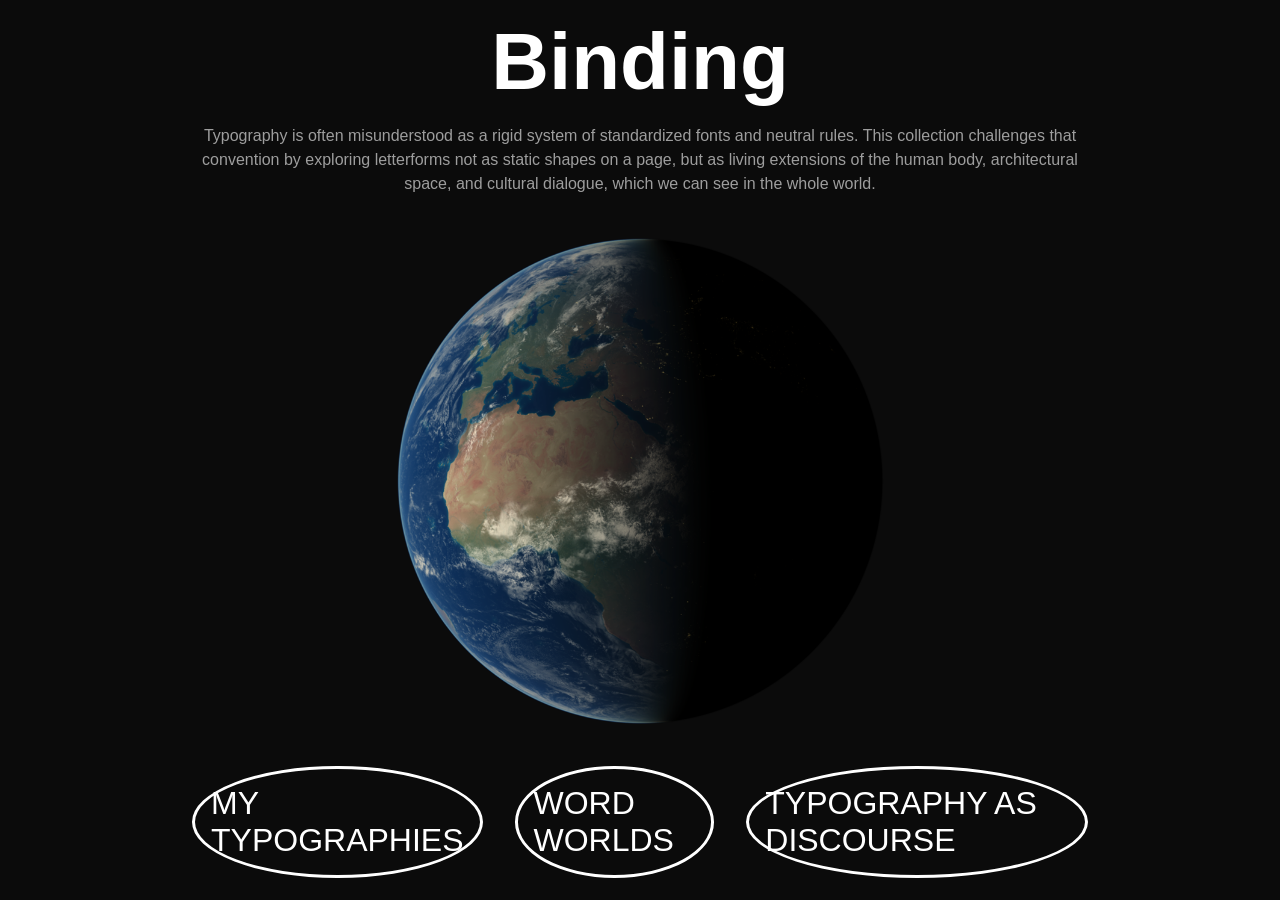
==== index.html @ b133ba56 "media @ in common css" ====
<html>
	<head>
		<meta name="viewport" content="width=device-width, initial-scale=1">
		<title>Binding</title>
		<style>
			@import 'styles/reset.css' layer(reset);
			@import 'styles/common.css' layer(common);
		</style>
	</head>
	<body>
		<h1>Binding</h1>
		<p class="explanation">Typography is often misunderstood as a rigid system of standardized fonts and neutral rules. This collection challenges that convention by exploring letterforms not as static shapes on a page, but as living extensions of the human body, architectural space, and cultural dialogue, which we can see in the whole world.</p>
		<figure>
			<img src="Earth-Photo.png" alt="Earth image">
		</figure>
		<nav>
			<ol>
				<li><a href="../my-typographies/"> MY TYPOGRAPHIES</a></li>
				<li><a href="word-worlds/"> WORD WORLDS</a></li>
				<li><a href="discourse/"> TYPOGRAPHY AS DISCOURSE</a></li>
			</ol>
		</nav>
	</body>
</html>
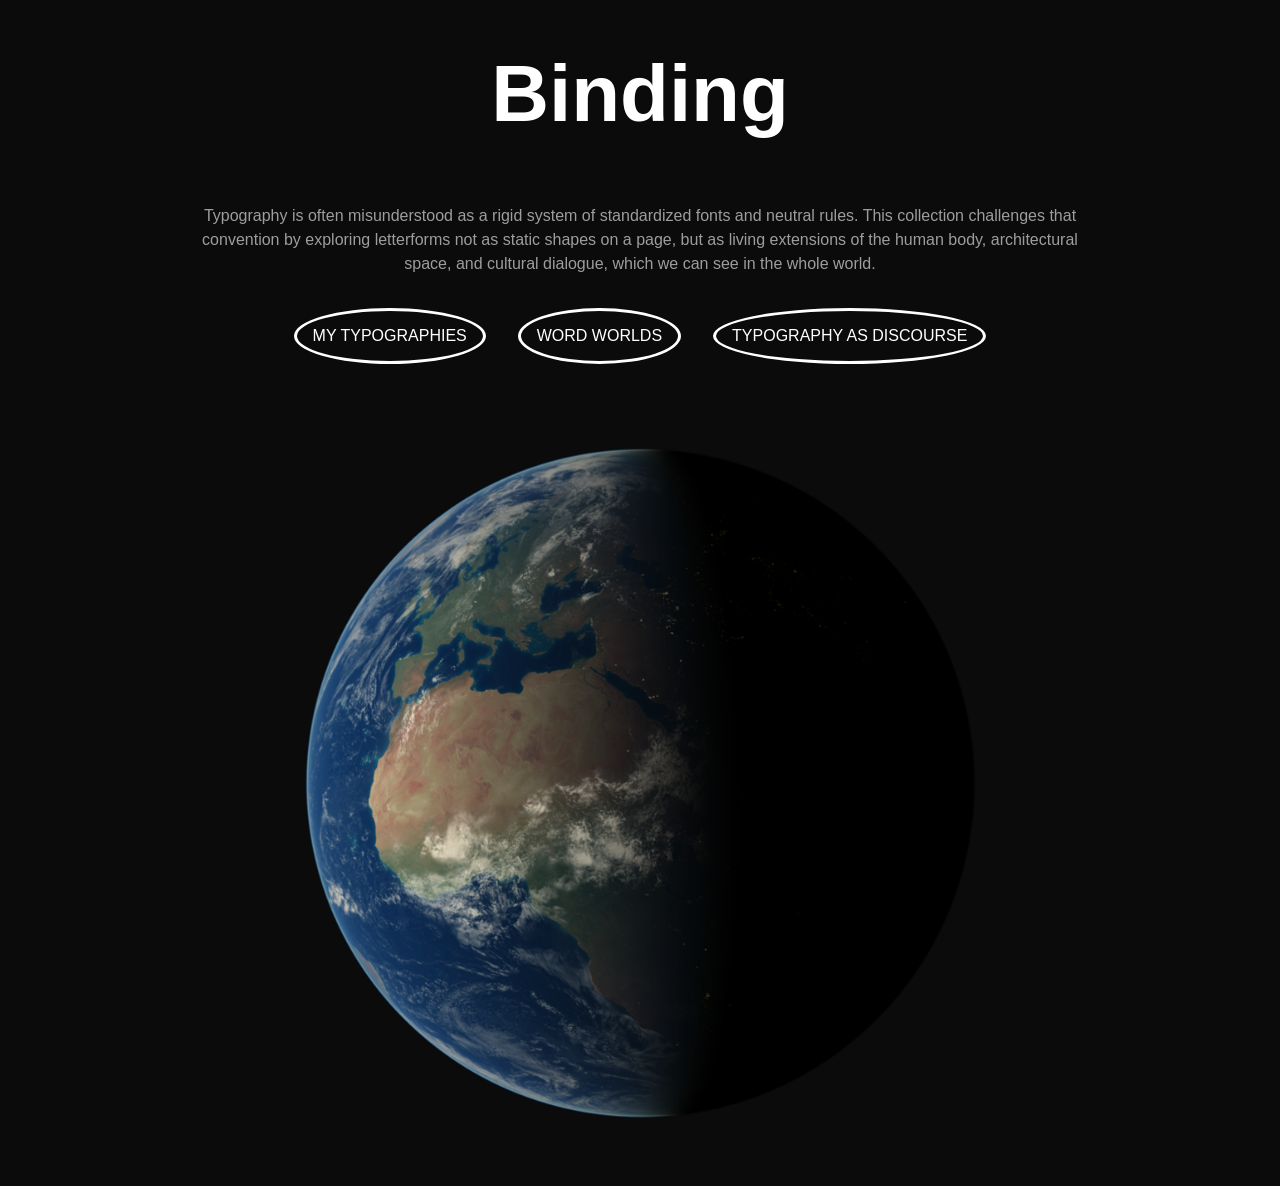
==== commit faf311bd: "landingpage" ====
--- a/index.html
+++ b/index.html
@@ -10,9 +10,6 @@
 	<body>
 		<h1>Binding</h1>
 		<p class="explanation">Typography is often misunderstood as a rigid system of standardized fonts and neutral rules. This collection challenges that convention by exploring letterforms not as static shapes on a page, but as living extensions of the human body, architectural space, and cultural dialogue, which we can see in the whole world.</p>
-		<figure>
-			<img src="Earth-Photo.png" alt="Earth image">
-		</figure>
 		<nav>
 			<ol>
 				<li><a href="../my-typographies/"> MY TYPOGRAPHIES</a></li>
@@ -20,5 +17,8 @@
 				<li><a href="discourse/"> TYPOGRAPHY AS DISCOURSE</a></li>
 			</ol>
 		</nav>
+		<figure>
+			<img src="Earth-Photo.png" alt="Earth image">
+		</figure>
 	</body>
 </html>
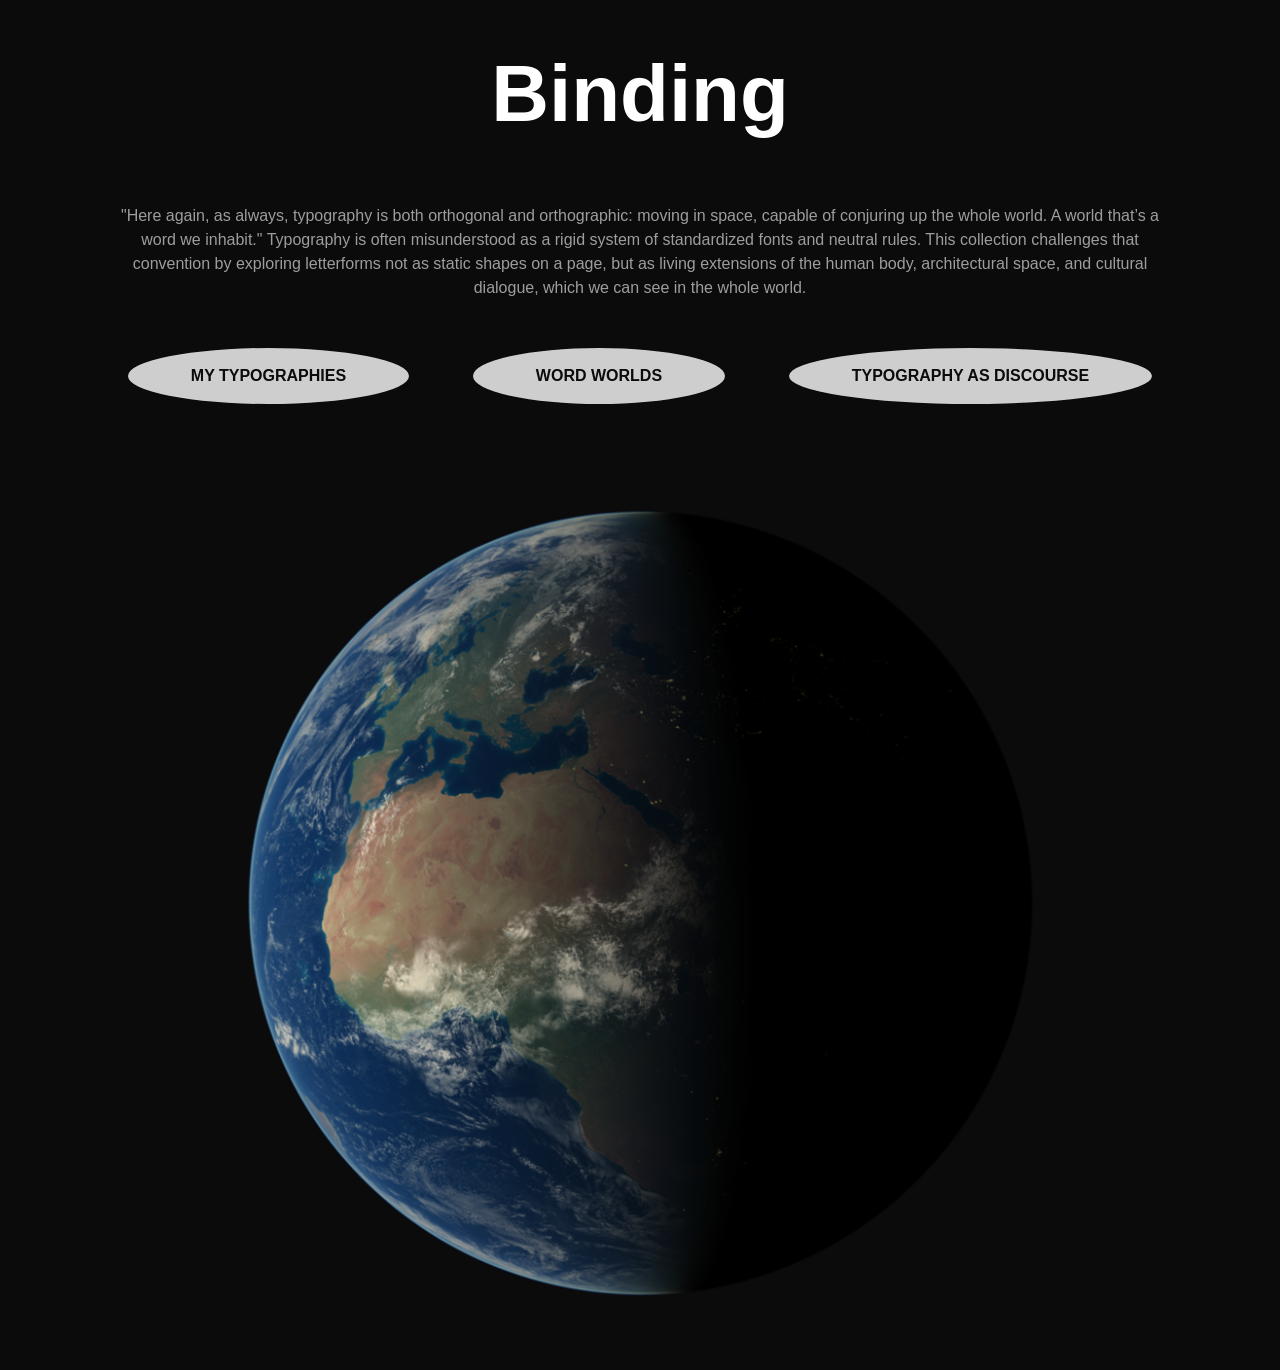
==== commit fbed590e: "add grid in second one" ====
--- a/index.html
+++ b/index.html
@@ -9,7 +9,7 @@
 	</head>
 	<body>
 		<h1>Binding</h1>
-		<p class="explanation">Typography is often misunderstood as a rigid system of standardized fonts and neutral rules. This collection challenges that convention by exploring letterforms not as static shapes on a page, but as living extensions of the human body, architectural space, and cultural dialogue, which we can see in the whole world.</p>
+		<p class="explanation">"Here again, as always, typography is both orthogonal and orthographic: moving in space, capable of conjuring up the whole world. A world that’s a word we inhabit." Typography is often misunderstood as a rigid system of standardized fonts and neutral rules. This collection challenges that convention by exploring letterforms not as static shapes on a page, but as living extensions of the human body, architectural space, and cultural dialogue, which we can see in the whole world.</p>
 		<nav>
 			<ol>
 				<li><a href="../my-typographies/"> MY TYPOGRAPHIES</a></li>
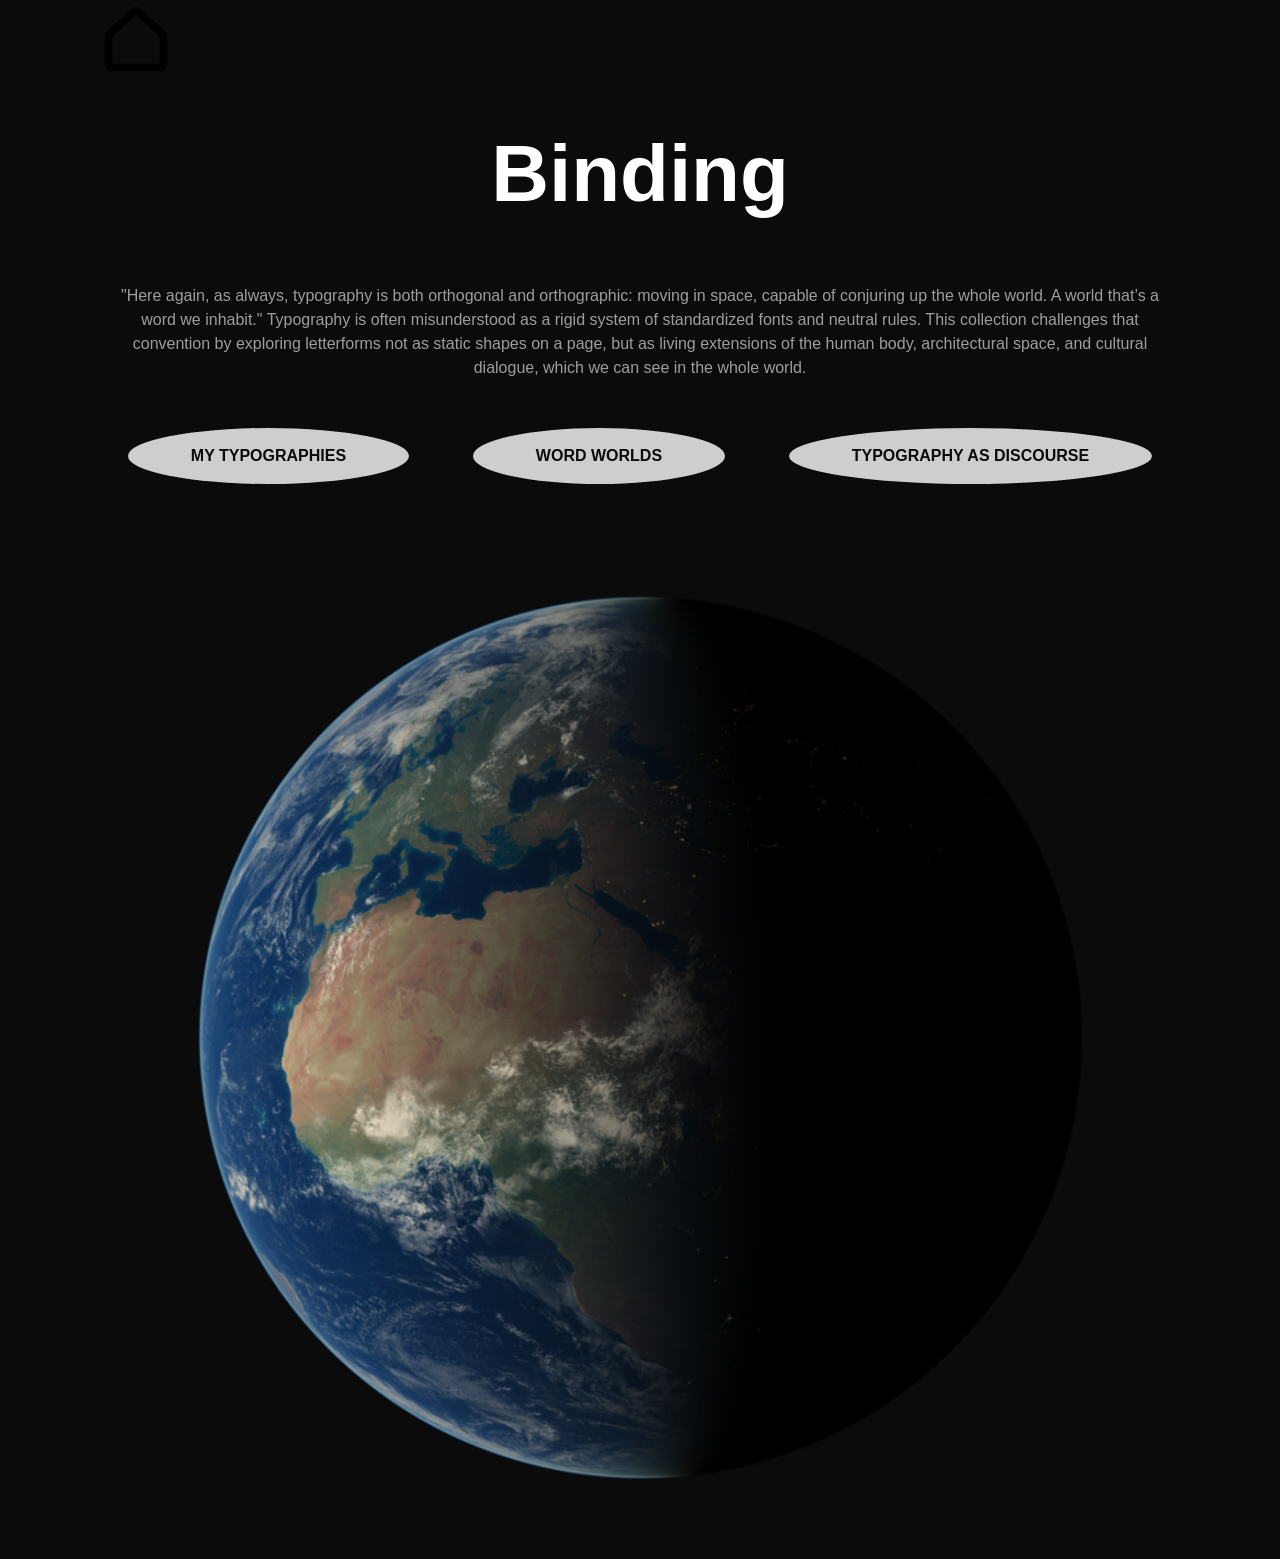
==== commit fd8d723a: "add svg" ====
--- a/index.html
+++ b/index.html
@@ -8,6 +8,11 @@
 		</style>
 	</head>
 	<body>
+		<a href="../">
+		<svg fill="#ffffff" width="80px" height="80px" viewBox="0 0 256 256" id="Flat" xmlns="http://www.w3.org/2000/svg">
+  		<path d="M208,228H48a20.02244,20.02244,0,0,1-20-20V115.53857a20.039,20.039,0,0,1,6.5459-14.79834L114.53906,28.0061a19.92293,19.92293,0,0,1,26.90918-.00146l80.00586,72.73559.00293.0022A20.04356,20.04356,0,0,1,228,115.53882V208A20.02244,20.02244,0,0,1,208,228ZM52,204H204V117.30786L127.99414,48.20972,52,117.30786Z"/>
+		</svg>
+		</a>
 		<h1>Binding</h1>
 		<p class="explanation">"Here again, as always, typography is both orthogonal and orthographic: moving in space, capable of conjuring up the whole world. A world that’s a word we inhabit." Typography is often misunderstood as a rigid system of standardized fonts and neutral rules. This collection challenges that convention by exploring letterforms not as static shapes on a page, but as living extensions of the human body, architectural space, and cultural dialogue, which we can see in the whole world.</p>
 		<nav>
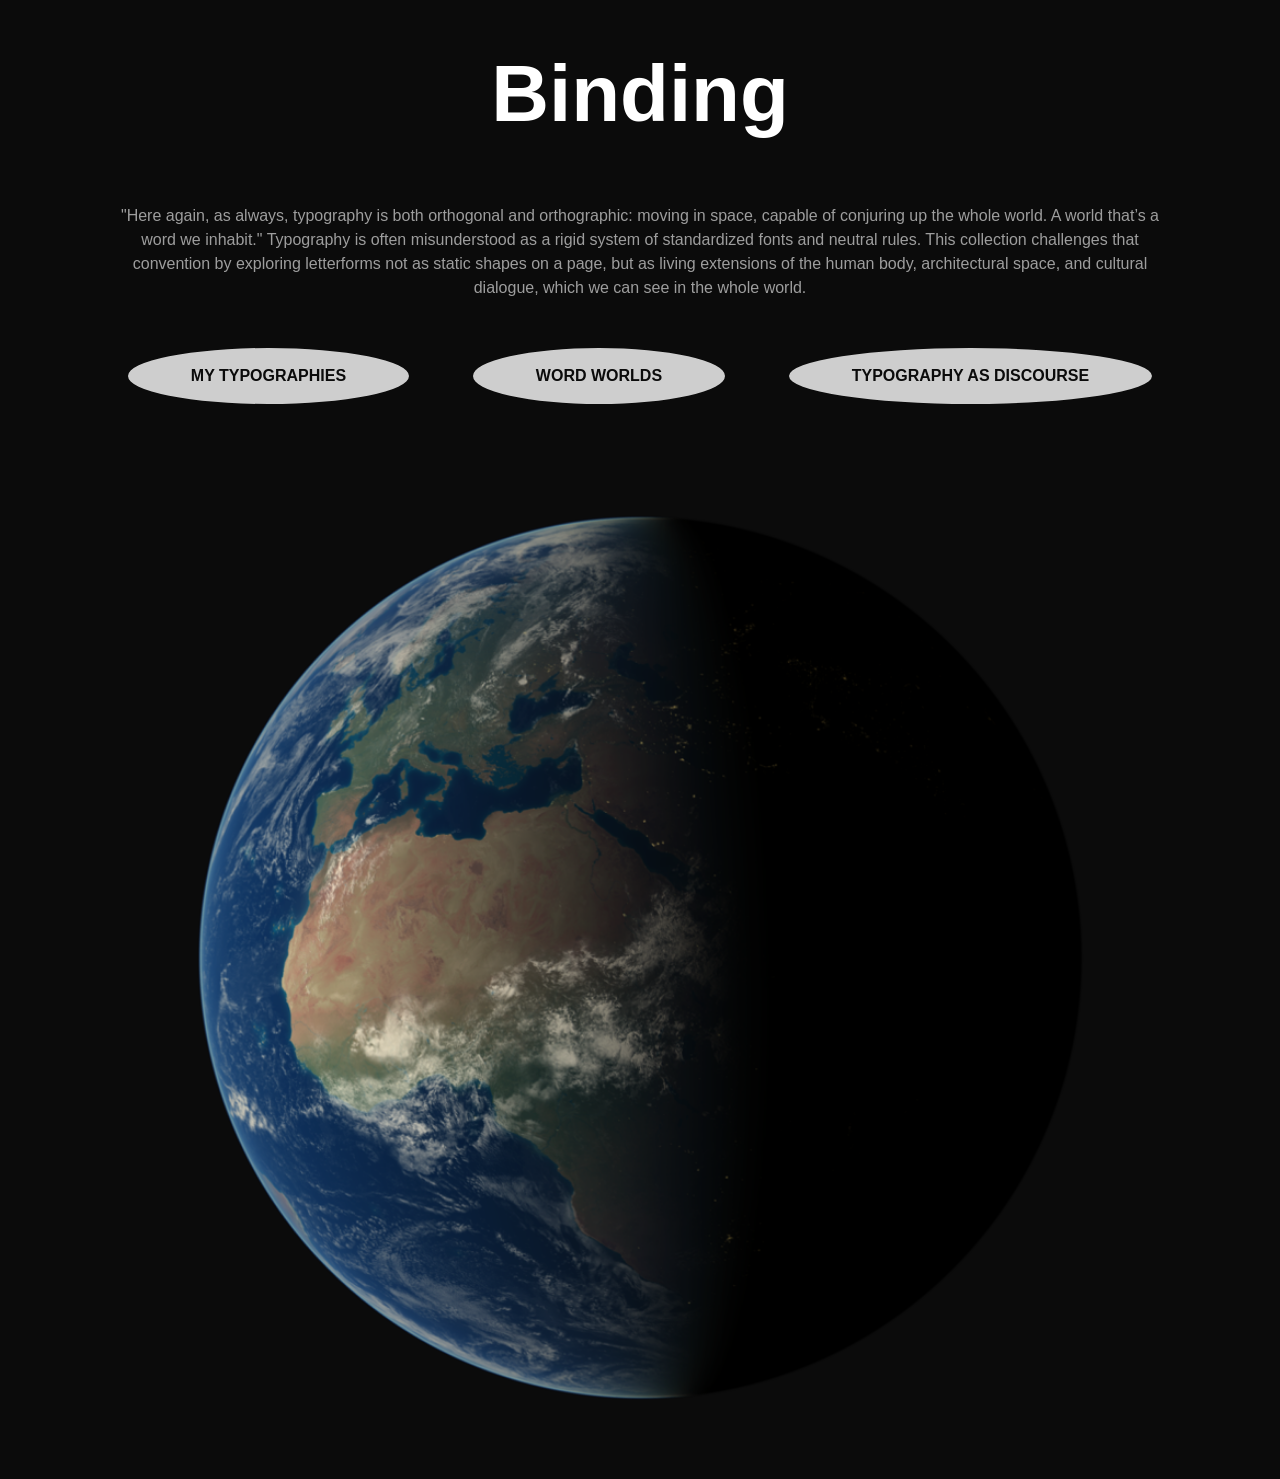
==== commit 06c11263: "erase svg" ====
--- a/index.html
+++ b/index.html
@@ -8,16 +8,12 @@
 		</style>
 	</head>
 	<body>
-		<a href="../">
-		<svg fill="#ffffff" width="80px" height="80px" viewBox="0 0 256 256" id="Flat" xmlns="http://www.w3.org/2000/svg">
-  		<path d="M208,228H48a20.02244,20.02244,0,0,1-20-20V115.53857a20.039,20.039,0,0,1,6.5459-14.79834L114.53906,28.0061a19.92293,19.92293,0,0,1,26.90918-.00146l80.00586,72.73559.00293.0022A20.04356,20.04356,0,0,1,228,115.53882V208A20.02244,20.02244,0,0,1,208,228ZM52,204H204V117.30786L127.99414,48.20972,52,117.30786Z"/>
-		</svg>
-		</a>
+		
 		<h1>Binding</h1>
 		<p class="explanation">"Here again, as always, typography is both orthogonal and orthographic: moving in space, capable of conjuring up the whole world. A world that’s a word we inhabit." Typography is often misunderstood as a rigid system of standardized fonts and neutral rules. This collection challenges that convention by exploring letterforms not as static shapes on a page, but as living extensions of the human body, architectural space, and cultural dialogue, which we can see in the whole world.</p>
 		<nav>
 			<ol>
-				<li><a href="../my-typographies/"> MY TYPOGRAPHIES</a></li>
+				<li><a href="my-typographies/"> MY TYPOGRAPHIES</a></li>
 				<li><a href="word-worlds/"> WORD WORLDS</a></li>
 				<li><a href="discourse/"> TYPOGRAPHY AS DISCOURSE</a></li>
 			</ol>
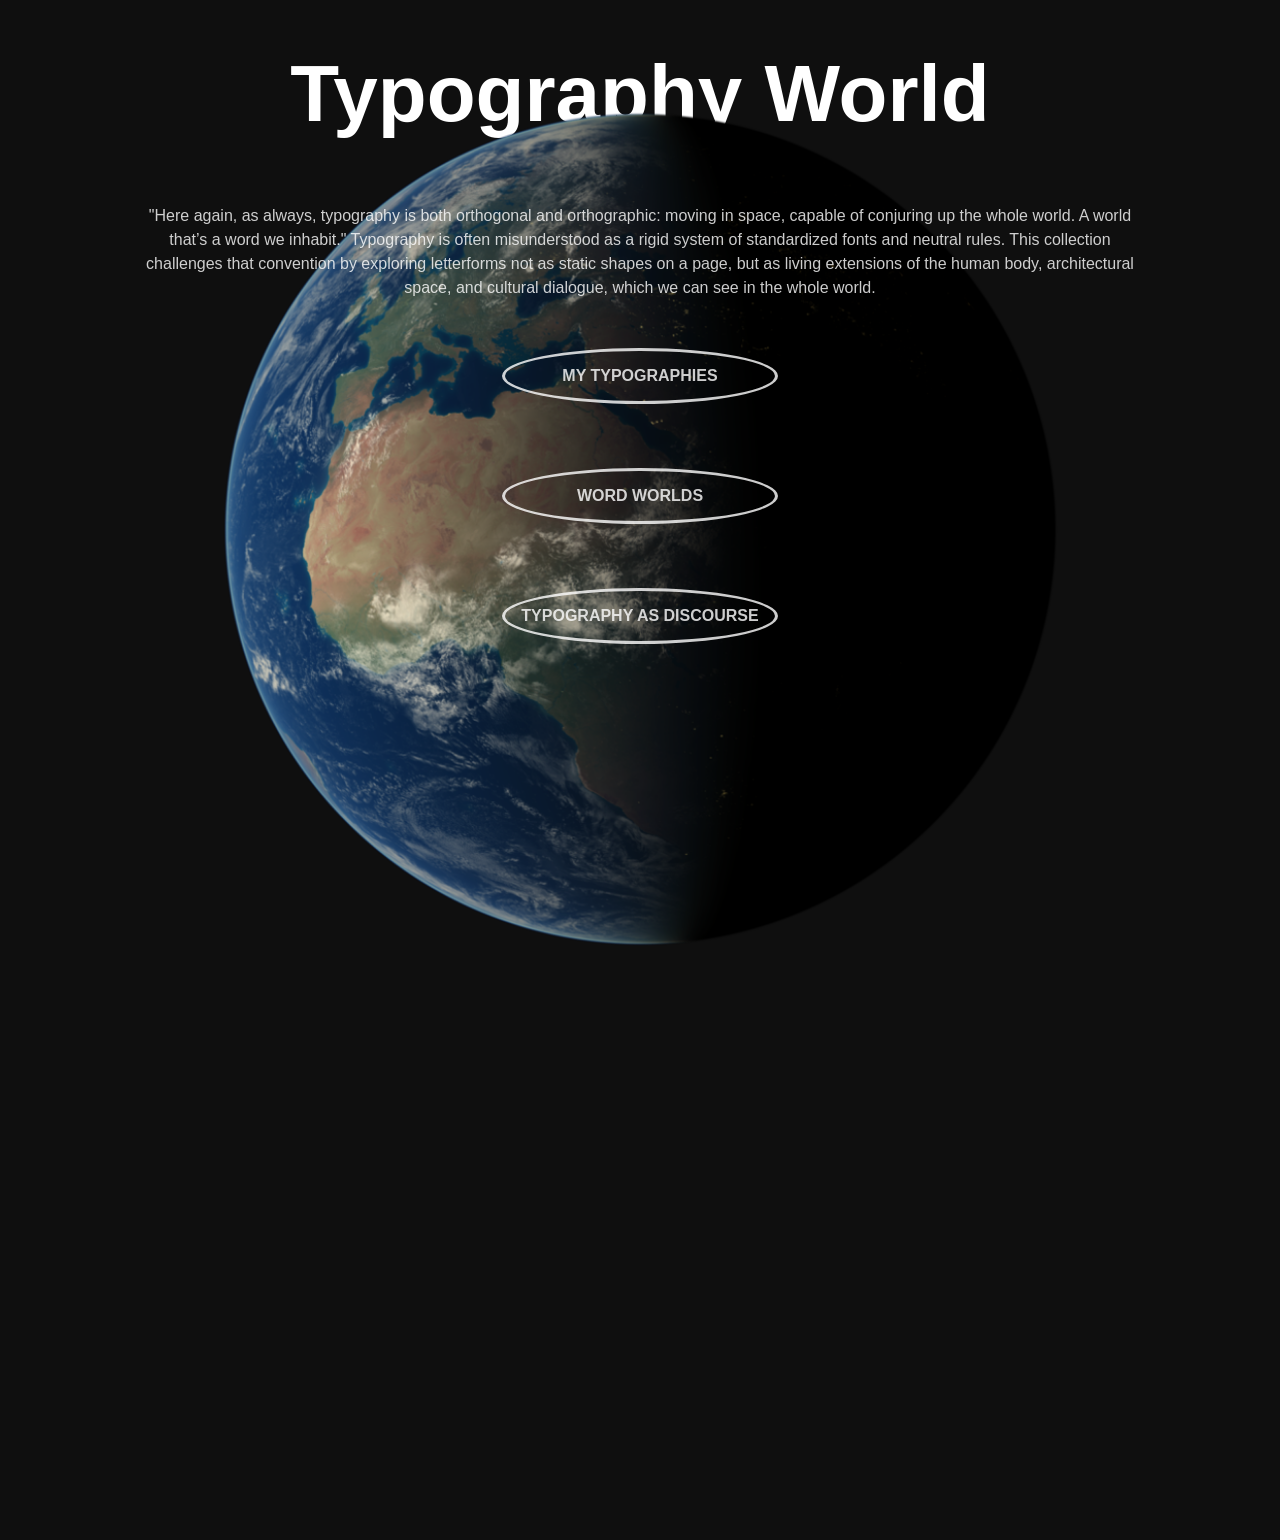
==== commit 99329f8f: "change ol to display:grid" ====
--- a/index.html
+++ b/index.html
@@ -8,8 +8,8 @@
 		</style>
 	</head>
 	<body>
-		
-		<h1>Binding</h1>
+
+		<h1>Typography World</h1>
 		<p class="explanation">"Here again, as always, typography is both orthogonal and orthographic: moving in space, capable of conjuring up the whole world. A world that’s a word we inhabit." Typography is often misunderstood as a rigid system of standardized fonts and neutral rules. This collection challenges that convention by exploring letterforms not as static shapes on a page, but as living extensions of the human body, architectural space, and cultural dialogue, which we can see in the whole world.</p>
 		<nav>
 			<ol>
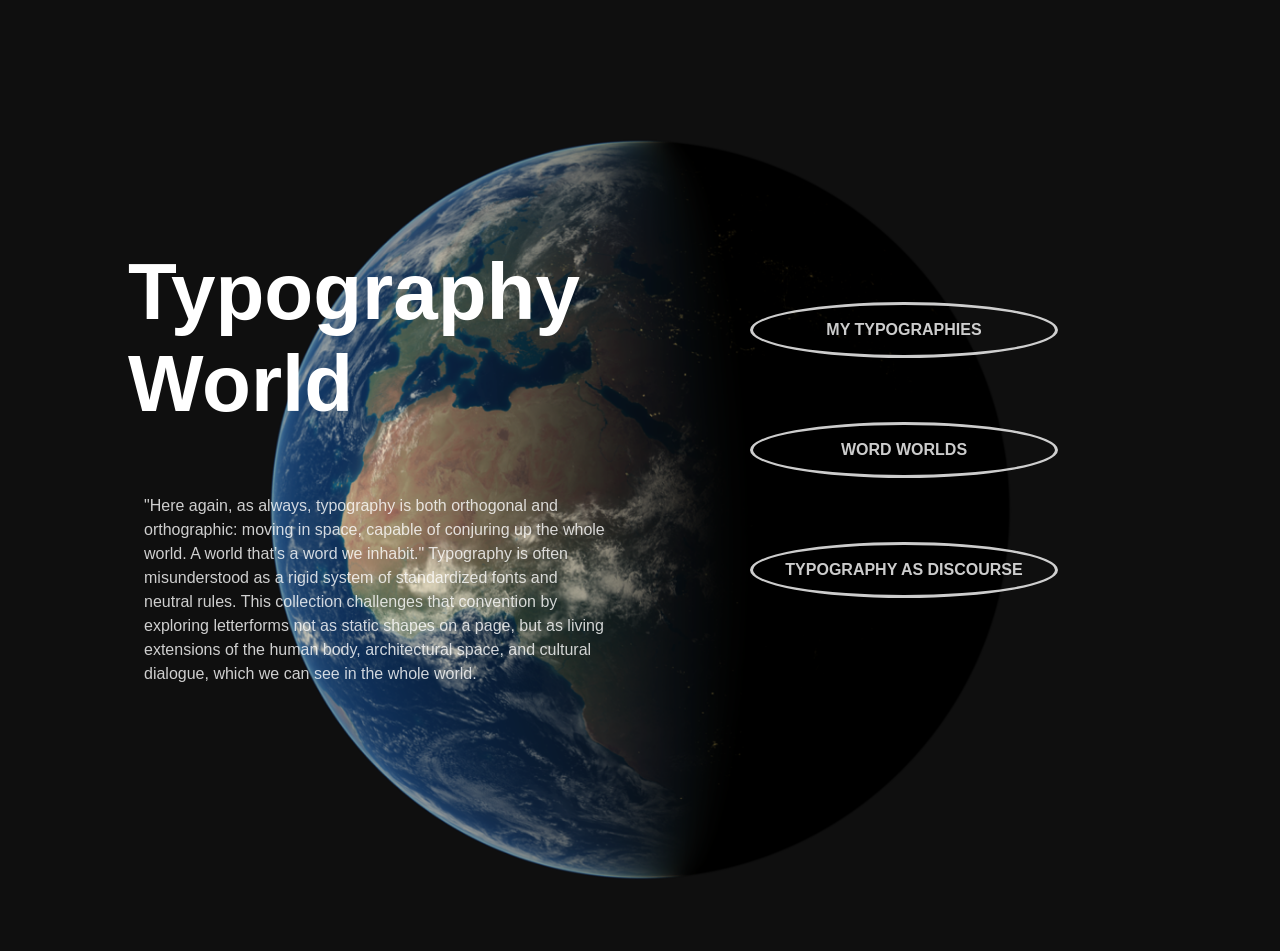
==== commit 24b4b185: "change landing page grid" ====
--- a/index.html
+++ b/index.html
@@ -8,9 +8,11 @@
 		</style>
 	</head>
 	<body>
-
-		<h1>Typography World</h1>
-		<p class="explanation">"Here again, as always, typography is both orthogonal and orthographic: moving in space, capable of conjuring up the whole world. A world that’s a word we inhabit." Typography is often misunderstood as a rigid system of standardized fonts and neutral rules. This collection challenges that convention by exploring letterforms not as static shapes on a page, but as living extensions of the human body, architectural space, and cultural dialogue, which we can see in the whole world.</p>
+		<main>
+		<header>
+			<h1>Typography World</h1>
+			<p class="explanation">"Here again, as always, typography is both orthogonal and orthographic: moving in space, capable of conjuring up the whole world. A world that’s a word we inhabit." Typography is often misunderstood as a rigid system of standardized fonts and neutral rules. This collection challenges that convention by exploring letterforms not as static shapes on a page, but as living extensions of the human body, architectural space, and cultural dialogue, which we can see in the whole world.</p>
+		</header>
 		<nav>
 			<ol>
 				<li><a href="my-typographies/"> MY TYPOGRAPHIES</a></li>
@@ -18,8 +20,9 @@
 				<li><a href="discourse/"> TYPOGRAPHY AS DISCOURSE</a></li>
 			</ol>
 		</nav>
-		<figure>
-			<img src="Earth-Photo.png" alt="Earth image">
-		</figure>
+	</main>
+	<figure>
+		<img src="Earth-Photo.png" alt="Earth image">
+	</figure>
 	</body>
 </html>
